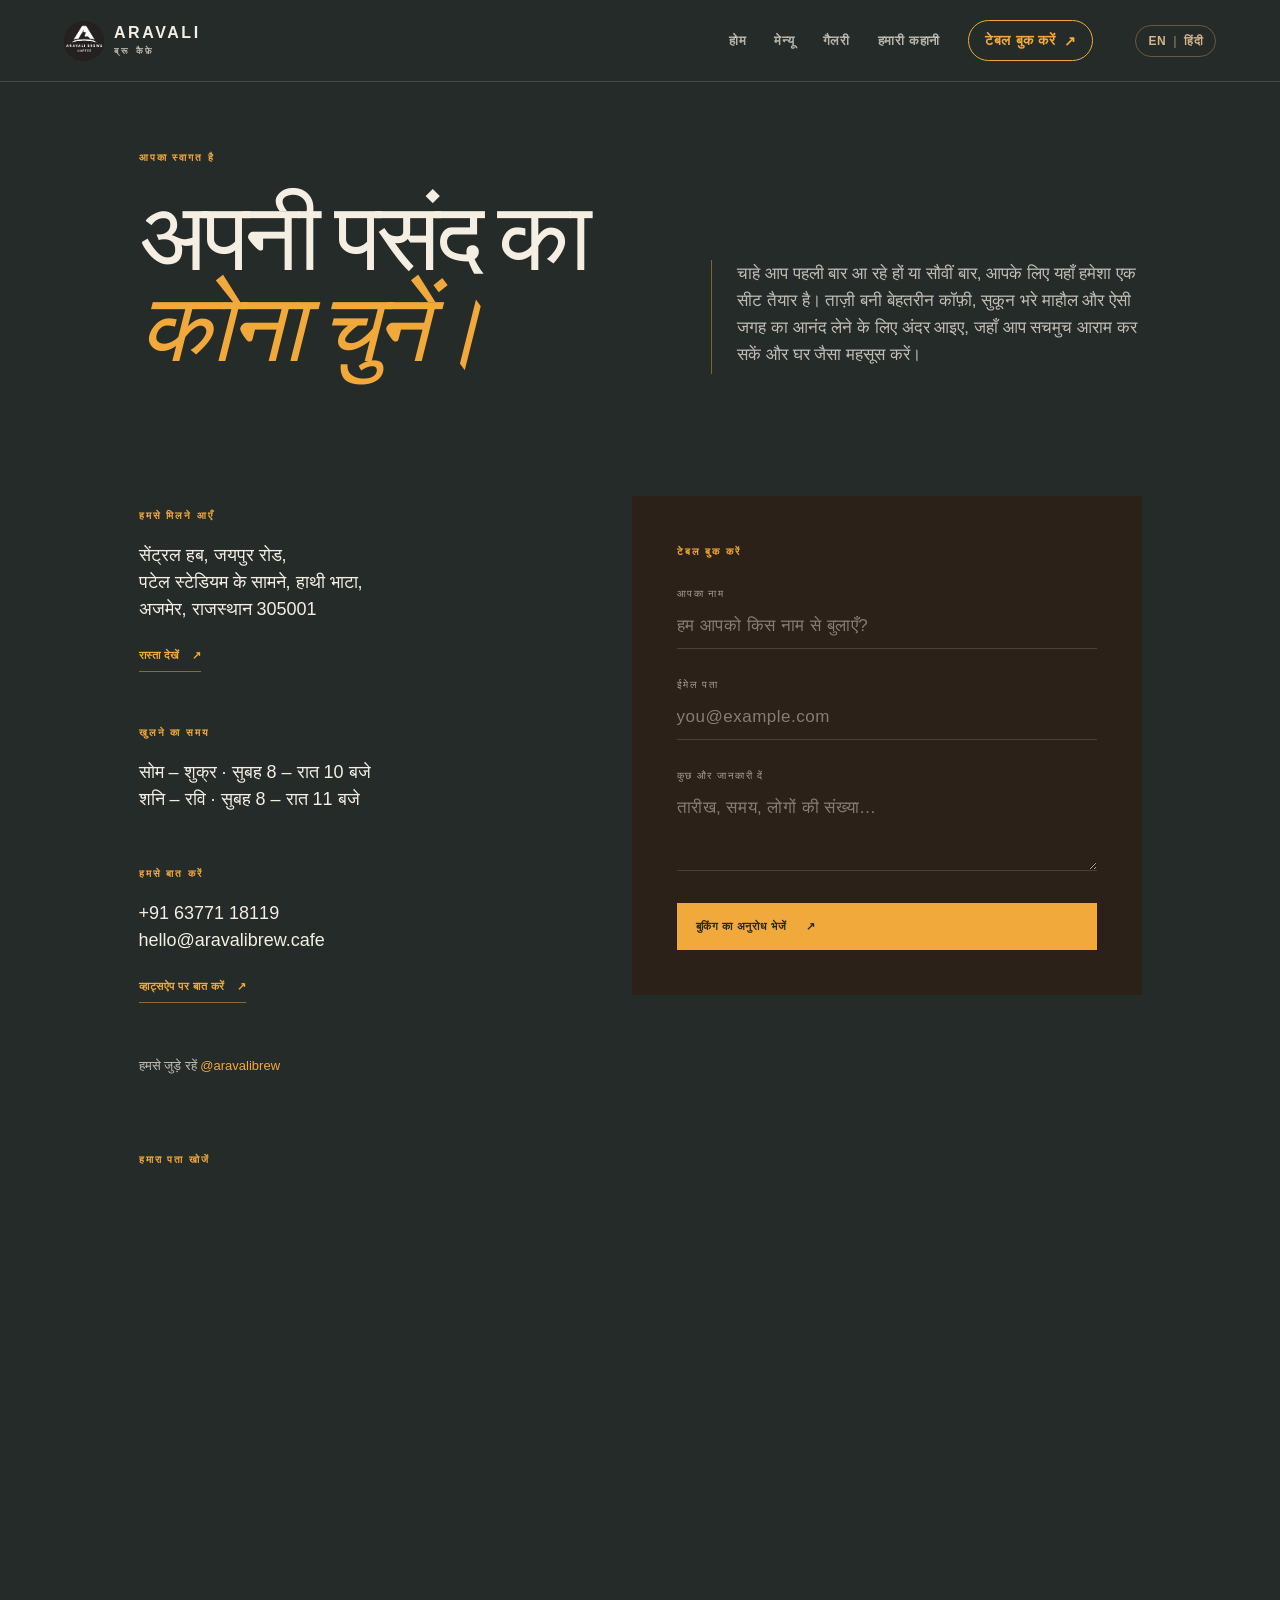
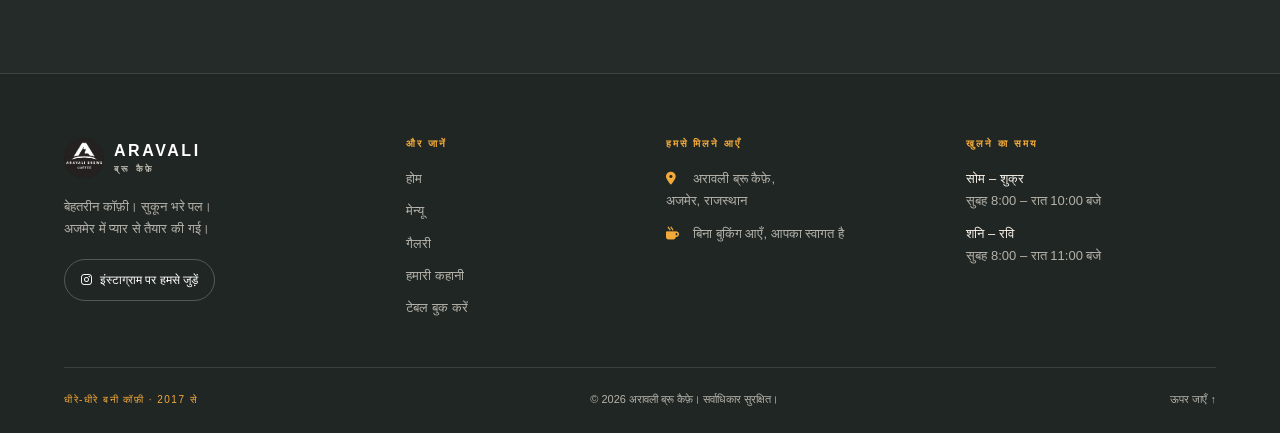
==== contact-hindi.html @ 82799730 "Add files via upload" ====
<!DOCTYPE html>
<html lang="en">
<head>
  <meta charset="UTF-8">
  <meta name="viewport" content="width=device-width, initial-scale=1">
  <title>संपर्क करें | अरावली ब्रू कैफ़े</title>
      <link rel="shortcut icon" href="../images/logo.png" type="image/x-icon">

<link rel="stylesheet" href="https://cdnjs.cloudflare.com/ajax/libs/font-awesome/6.5.1/css/all.min.css">
  <link rel="stylesheet" href="./assets/style.css">
  <!-- <link rel="stylesheet" href="./assets/contact.css"> -->
</head>

<body>

<header class="site-header">
  <a class="brand" href="index-hindi.html">
    <img src="./assets/images/logo.png" alt="अरावली ब्रू कैफ़े का लोगो" class="brand-mark">
    <span>ARAVALI<small>ब्रू कैफ़े</small></span>
  </a>

<!--nav-list-->
  <input type="checkbox" id="nav-list" class="nav-list">
  <label for="nav-list" class="hamburger" aria-label="मेन्यू खोलें">
    <span></span>
    <span></span>
    <span></span>
  </label>

  <nav class="main-nav">
    <a  href="index-hindi.html">होम</a>
    <a  href="menu-hindi.html">मेन्यू</a>
    <a href="gallery-hindi.html">गैलरी</a>
    <a href="our-story-hindi.html">हमारी कहानी</a>
    <a class="nav-cta" href="contact-hindi.html">टेबल बुक करें <span>↗</span></a><!-- language -->
    <a href="contact.html" class="language-toggle" lang="hi">
      <span class="lang-en">EN</span>
      <span class="lang-divider">|</span>
      <span class="lang-hi">हिंदी</span>
    </a>
  </nav>
</header>
  <main>

    <!-- Intro -->
    <section class="contact-intro">
      <p class="eyebrow">आपका स्वागत है</p>
      <h1>अपनी पसंद का<br><em>कोना चुनें।</em></h1>
      <p class="contact-intro-copy">चाहे आप पहली बार आ रहे हों या सौवीं बार, आपके लिए यहाँ हमेशा एक सीट तैयार है। ताज़ी बनी बेहतरीन कॉफ़ी, सुकून भरे माहौल और ऐसी जगह का आनंद लेने के लिए अंदर आइए, जहाँ आप सचमुच आराम कर सकें और घर जैसा महसूस करें।</p>
    </section>

    <!-- Info + form -->
    <section class="contact-grid">

      <div class="info">

        <div class="info-block">
          <p class="eyebrow">हमसे मिलने आएँ</p>  
          <p class="info-text">सेंट्रल हब, जयपुर रोड,<br>पटेल स्टेडियम के सामने, हाथी भाटा,<br>अजमेर, राजस्थान 305001</p>
          <!-- opens Google Maps directions to the cafe -->
          <a class="text-link" href="https://www.google.com/maps/dir/?api=1&amp;destination=Central+Hub,+Jaipur+Rd,+Hathi+Bhata,+Ajmer,+Rajasthan+305001" target="_blank" rel="noreferrer">रास्ता देखें <span>↗</span></a>
        </div>

        <div class="info-block">
          <p class="eyebrow">खुलने का समय</p>
          <p class="info-text">सोम – शुक्र · सुबह 8 – रात 10 बजे<br>शनि – रवि · सुबह 8 – रात 11 बजे</p>
        </div>

        <div class="info-block">
          <p class="eyebrow">हमसे बात करें</p>
          <p class="info-text"><a href="tel:+916377118119">+91 63771 18119</a><br><a href="mailto:hello@aravalibrew.cafe">hello@aravalibrew.cafe</a></p>
          
          <a class="text-link" href="https://wa.me/916377118119?text=Hi%20Aravali%20Brew%2C%20I%27d%20like%20to%20reserve%20a%20table." target="_blank" rel="noreferrer">व्हाट्सऐप पर बात करें <span>↗</span></a>
        </div>

        <a class="social" href="https://instagram.com/aravalibrews/" target="_blank" rel="noreferrer">

          <span>हमसे जुड़े रहें <b>@aravalibrew</b></span>
        </a>

      </div>

      <form class="form-card" action="#" method="post">
        <p class="eyebrow">टेबल बुक करें</p>

        <div class="field">
          <label for="name">आपका नाम</label>
          <input id="name" type="text" name="name" placeholder="हम आपको किस नाम से बुलाएँ?" required>
        </div>

        <div class="field">
          <label for="email">ईमेल पता</label>
          <input id="email" type="email" name="email" placeholder="you@example.com" required>
        </div>

        <div class="field">
          <label for="more">कुछ और जानकारी दें</label>
          <textarea id="more" name="message" rows="3" placeholder="तारीख, समय, लोगों की संख्या…"></textarea>
        </div>

        <button type="submit">बुकिंग का अनुरोध भेजें <span>↗</span></button>
      </form>

    </section>

    <!-- google map -->
    <section class="map-section">
      <p class="eyebrow">हमारा पता खोजें</p>
      <iframe class="map-frame" title="अजमेर में अरावली ब्रू कैफ़े का नक्शा" src="https://maps.google.com/maps?q=Central+Hub,+Jaipur+Rd,+Hathi+Bhata,+Ajmer,+Rajasthan+305001&amp;output=embed" loading="lazy" referrerpolicy="no-referrer-when-downgrade" allowfullscreen></iframe>
    </section>

  </main>

  
  <footer class="site-footer">
    <div class="footer-top">

      <div class="footer-col footer-about">
        <a class="brand" href="index-hindi.html">
          <img src="./assets/images/logo.png" alt="अरावली ब्रू कैफ़े का लोगो" class="brand-mark">
          <span>ARAVALI<small>ब्रू कैफ़े</small></span>
        </a>
        <p>बेहतरीन कॉफ़ी। सुकून भरे पल।<br>अजमेर में प्यार से तैयार की गई।</p>
        <a class="footer-social" href="https://www.instagram.com/aravalibrews/" target="_blank" rel="noreferrer">
          <i class="fab fa-instagram fa-1.5x"></i>इंस्टाग्राम पर हमसे जुड़ें
        </a>
      </div>

      <div class="footer-col">
        <h4>और जानें</h4>
        <div class="footer-links">
          <a href="index-hindi.html">होम</a>
          <a href="menu-hindi.html">मेन्यू</a>
          <a href="gallery-hindi.html">गैलरी</a>
          <a href="our-story-hindi.html">हमारी कहानी</a>
          <a href="contact-hindi.html">टेबल बुक करें</a>
        </div>
      </div>

      <div class="footer-col">
        <h4>हमसे मिलने आएँ</h4>
        <p><i class="fa-solid fa-location-dot"></i> अरावली ब्रू कैफ़े,<br>अजमेर, राजस्थान</p>
        <p><i class="fa-solid fa-mug-hot"></i> बिना बुकिंग आएँ, आपका स्वागत है</p>
      </div>

      <div class="footer-col">
        <h4>खुलने का समय</h4>
        <p><span>सोम – शुक्र</span> सुबह 8:00 – रात 10:00 बजे</p>
        <p><span>शनि – रवि</span> सुबह 8:00 – रात 11:00 बजे</p>
      </div>

    </div>

    <div class="footer-bottom">
      <span class="footer-tag">धीरे-धीरे बनी कॉफ़ी · 2017 से</span>
      <span>© 2026 अरावली ब्रू कैफ़े। सर्वाधिकार सुरक्षित।</span>
      <a href="#top">ऊपर जाएँ ↑</a>
    </div>
  </footer>
</body>
</html>
---- assets/style.css ----
*{
      box-sizing: border-box;
      margin: 0;
    }
    body{
      background: #252B29;
      color: #F4EEE3;
      font-family: "DM Sans" , sans-serif;
    }
    a {
      color: inherit ;
      text-decoration: none;
    }
  /* header */
    .site-header{
      height: clamp(66px, 7vw, 82px);
      display: flex;
      align-items:  center;
      padding: 0 clamp(16px, 5vw, 70px);
      background: #252B29;
      border-bottom:1px solid rgba(244, 238, 227, 0.15);
      position: relative;
      z-index: 100;
    }
    .brand{
      display: flex;
      align-items: center;
      gap: 10px ;
      font: 600  16px "DM Sans", sans-serif;
      letter-spacing:0.16em;
    }
    .brand-mark{
      width: auto;
      height: 40px;
      object-fit: contain;
    }

    .brand small{
      display: block;
      margin-top: 4px;
      color: rgba(244, 238, 227, 0.7);
      font-size: 9px;
      letter-spacing: 0.3em;
    }

    .main-nav{
      display: flex;
      align-items: center;
      gap: clamp(14px, 2.2vw, 29px);
      margin-left: auto ;
      font: 700 13px "DM Sans", sans-serif;
      letter-spacing: 0.05em;
      color: rgba(244, 238, 227, 0.7);
    }
    .main-nav a{
      transition: color 0.25s ;
    }

    .main-nav a:hover,
    .main-nav a.active{
      color: #F7F2E8;
    }

    .nav-cta{
      font-size: 14px;
      display: flex;
      align-items:center;
      gap: 8px;
      padding: 11px 16px;
      border: 1px solid #F2A93B;
      border-radius: 100px;
      color: #F2A93B;
      transition: background 0.3s;
    }

    .nav-cta:hover{
      background: #F2A93B;
      color: #252B29 ;
    }
    
/* Language Toggle */
.language-toggle {
  display: inline-flex;
  align-items: center;
  justify-content: center;
  gap: 7px;
  margin-left: 14px;
  padding: 8px 12px;
  border: 1px solid rgba(183, 145, 94, 0.45);
  border-radius: 30px;
  color: #d5b58c;
  text-decoration: none;
  font-size: 12px;
  letter-spacing: 0.5px;
  white-space: nowrap;
  transition: all 0.3s ease;
}

.language-toggle:hover {
  background: rgba(183, 145, 94, 0.12);
  border-color: #c6a16d;
  color: #f0d6ad;
  transform: translateY(-1px);
}

.language-toggle .lang-divider {
  color: rgba(213, 181, 140, 0.45);
}

.language-toggle .lang-en,
.language-toggle .lang-hi {
  transition: color 0.3s ease;
}


  /* hero */
.hero {
  position: relative;
  min-height: clamp(520px, 75vh, 720px);
  display: flex;
  align-items: center;
  padding: clamp(90px, 8vw, 120px) clamp(22px, 8vw, 110px);
}

.hero-image {
  position: absolute;
  inset: 0;
  background-image: url("./images/story.jpg");
  background-size: cover;
  background-position: center 60%;
  animation: heroIn 1.4s ease both;
}

.hero-overlay {
  position: absolute;
  inset: 0;
  background: 
    linear-gradient(90deg, rgba(37, 43, 41, 0.87), rgba(37, 43, 41, 0.18) 75%),
    linear-gradient(0deg, rgba(37, 43, 41, 0.7), transparent 55%);
}

.hero-content {
  position: relative;
  max-width: 680px;
  animation: rise 0.8s 0.2s ease both;
}

.eyebrow {
  color: #F2A93B;
  font: 600 10px "DM Sans", sans-serif;
  letter-spacing: 0.2em;
  text-transform: uppercase;
}

.hero h1 {
  margin: clamp(10px, 1.5vw, 18px) 0;
  font: 500 clamp(38px, 6vw, 72px) / 0.95 "Playfair Display", serif;
  letter-spacing: -0.04em;
}

.hero h1 em {
  color: #F2A93B;
  font-family: "Cormorant Garamond", "Playfair Display", serif;
  font-weight: 500;
}

.hero-copy {
  max-width: min(335px, 100%);
  margin: clamp(10px, 1.5vw, 20px) 0 clamp(20px, 2.5vw, 28px);
  color: rgba(244, 238, 227, 0.85);
  font: 15px / 1.65 "DM Sans", sans-serif;
}

.button {
  display: inline-flex;
  align-items: center;
  gap: 20px;
  padding: 15px 19px;
  background: #bd8516;
  color: #ffffff;
  font: 600 11px "DM Sans", sans-serif;
  letter-spacing: 0.06em;
  transition: transform 0.25s;
}

.button:hover {
  transform: translateY(-3px);
}

.hero-note {
  position: absolute;
  right: 5vw;
  bottom: 5vw;
  display: flex;
  align-items: center;
  gap: 14px;
  color: rgba(244, 238, 227, 0.7);
  font: 10px "DM Sans", sans-serif;
}

.hero-note p {
  position: absolute;
  right: 0;
  top: 22px;
  width: 100px;
  text-align: right;
  font-size: 8px;
  letter-spacing: 0.15em;
  text-transform: uppercase;
}
 /* welcome */

    .welcome{
      padding: clamp(36px, 4.5vw, 60px) clamp(22px, 10vw, 150px);
      background: #F4EEE3;
    }

    .welcome .eyebrow {
      color: #B8692F;
    }
    .welcome-grid {
      display: grid;
      grid-template-columns: repeat(auto-fit, minmax(min(100%, 320px), 1fr));
      gap: clamp(24px, 6vw, 110px);
      align-items:  end;
      margin-top: clamp(16px, 2.2vw, 28px) ;
    }

    .welcome h2{
      color: #252B29;
      font: 500 clamp(32px, 4vw, 58px) / 0.92 "Playfair Display", serif;
      letter-spacing: -0.045em;
      line-height: 120%;  
    }
    .welcome h2 em {
      color: #B8692F;
      font-family: "Cormorant Garamond", "Playfair Display", serif;
    }
    .large-copy {
      max-width: 100%;
      margin-bottom: clamp(14px, 1.8vw, 22px);
      color: rgba(37, 43, 41, 0.75);
      font: clamp(14px, 1.2vw, 15px) / 1.6 "DM Sans", sans-serif;
    }

    .text-link{
      display: inline-flex;
      align-items: center ;
      gap: 12px;
      padding-bottom: 9px;
      border-bottom: 1px solid rgba(184, 105, 47, 0.5);
      color: #B8692F;
      font: 600 11px "DM Sans", sans-serif;
      letter-spacing: 0.05em ;
      transition: gap 0.3s ;
    }

    .text-link:hover{
      gap: 20px ;
    }  
    /* features */

    .feature-strip{
      display: grid ;
      grid-template-columns: repeat(auto-fit, minmax(min(100%, 380px), 1fr));
    }
    .feature-photo {
      min-height: 320px;
      overflow: hidden;
    }
    .feature-image{
      width: 100%;
      height:100%;
      background-image: url("./images/home2.jpg");
      background-size: cover;
      background-position: center;
      transition: transform 1.2s ease;
    }
    .feature-photo:hover .feature-image {
      transform: scale(1.06);
    }

    .feature-copy{
      padding: clamp(48px, 8vw, 110px) clamp(22px, 7vw, 110px);
      background: #334b57;
    }

    .feature-copy .eyebrow{
      color: #F7F2E8;
    }
    .feature-copy h2 {
      margin:clamp(14px, 2vw, 25px) 0;
      font: 500 clamp(38px, 5.2vw, 78px) / 0.92 "Playfair Display", serif;
      letter-spacing: -0.045em;
    }

    .feature-copy h2 em{
      color: #F2A93B;
      font-family: "Cormorant Garamond", "Playfair Display", serif;
    }
    .feature-copy p:not(.eyebrow) {
      max-width: min(300px, 100%);
      margin: clamp(18px, 2.5vw, 30px) 0;
      color: #F7F2E8;
      font: clamp(14px, 1.3vw, 15px) / 1.7 "DM Sans", sans-serif;
    }
    .light-link {
      color: #F7F2E8;
      border-color: rgba(247, 242, 232, 0.5);
    }
    /* ------ quote ---------- */
    .quote-section {
      padding: clamp(64px, 8vw, 120px) clamp(22px, 10vw, 150px);
      text-align: center;
    }

    .quote-mark {
      margin-bottom: clamp(16px, 2.5vw, 32px);
      color: #F2A93B;
      font: clamp(64px, 8vw, 100px) / 0.4 "Cormorant Garamond", "Playfair Display", serif;
    }

    .quote-section blockquote {
      margin: 0 auto 35px;
      font: italic 500 clamp(30px, 4.8vw, 72px) / 0.95 "Playfair Display", serif;
    }

    /* ------- footer ------- */

    .site-footer {
      padding: clamp(40px, 5vw, 70px) clamp(20px, 5vw, 70px) 24px ;
      border-top: 1px solid rgba(244, 238, 227, 0.15);
      background: #202624;
      color: rgba(244, 238, 227, 0.7);
      font: 13px / 1.7 "DM Sans", sans-serif;
    }
    .footer-top {
      display: grid;
      grid-template-columns: 1.4fr 1fr 1.2fr 1.2fr;
      gap: clamp(28px, 4vw, 60px);
      padding-bottom: clamp(28px, 4vw, 48px);
      border-bottom: 1px solid rgba(244, 238, 227, 0.12);
    }

    .footer-col h4 {
      margin-bottom: 18px;
      color: #F2A93B;
      font: 600 10px "DM Sans", sans-serif;
      letter-spacing: 0.2em;
      text-transform: uppercase;
    }

    .footer-col p {
      margin-bottom: 10px;
    }
    .footer-col p i {
      width: 18px;
      margin-right: 6px;
      color: #F2A93B;
    }

    .footer-col p span {
      display: block;
      color: #F7F2E8;
      font-weight: 500;
    }
    .footer-about .brand {
      margin-bottom: 18px;
    }

    .footer-social {
      display: inline-flex;
      align-items: center;
      gap: 8px;
      margin-top: 8px;
      padding: 10px 16px;
      border: 1px solid rgba(244, 238, 227, 0.25);
      border-radius: 100px;
      color: #F7F2E8;
      font-size: 12px;
      transition: border-color 0.3s, background 0.3s;
    }

    .footer-social:hover {
      border-color: #F2A93B;
      background: rgba(242, 169, 59, 0.1);
    }
    .site-footer a {
      color: white;
    }

    .footer-links {
      display: flex;
      flex-direction: column;
      gap: 10px;
      padding: 0;
    }

    .footer-links a {
      color: rgba(244, 238, 227, 0.7);
      transition: color 0.25s, transform 0.25s;
    }

    .footer-links a:hover{
      color: #F2A93B;
      transform: translateX(4px) ;
    }

    .footer-bottom {
      display: flex;
      flex-wrap: wrap;
      align-items: center;
      justify-content: space-between;
      gap: 12px;
      padding-top: 22px;
      font-size: 11px;
    }
    .footer-tag{
      color: #F2A93B;
      letter-spacing: 0.15em;
      text-transform: uppercase;
      font-size: 10px;
    }
    .footer-bottom a {
      color: rgba(244, 238, 227, 0.7);
      transition: color 0.25s;
    }
    .footer-bottom a:hover {
      color: #F2A93B;
    }

    @media (max-width: 900px) {
      .footer-top {
        grid-template-columns: 1fr 1fr;
      }
    }

    @media (max-width: 520px) {
      .footer-top {
        grid-template-columns: 1fr;
      }
      .footer-bottom {
        flex-direction: column;
        align-items: flex-start;
      }
    }  /* animations */
    @keyframes heroIn{
      from {
        transform: scale(1.08);
        opacity: 0.4;
      }
      to {
        transform: scale(1);
        opacity: 1;
      }
    }
    @keyframes rise{
      from {
        transform: translateY(25px);
        opacity: 0;
      }
      to {
        transform: none;
        opacity: 1;
      }
    }
    @keyframes grow{
      from {
        transform: scaleX(0);
      }
      to {
        transform: scaleX(1);
      }
    }

    @keyframes spin{
      to {
        transform: rotate(360deg);
      }
    }

    @keyframes reveal {
      from {
        transform: translateY(40px);
        opacity: 0;
      }
    }

/* --------- Hamburger------- */
.nav-list,
.hamburger {
  display: none;
}
/* ------ mobile ------- */
@media (max-width: 768px) {
    .language-toggle {
        margin-left: 6px;
        padding: 7px 9px;
        font-size: 11px;
        gap: 5px;
      }
    

  .hamburger {
    display: flex;
    flex-direction: column;
    justify-content: center;
    align-items: center;
    gap: 5px;
    flex-shrink: 0;
    width: 40px;
    height: 40px;
    margin-left: auto;
    cursor: pointer;
  }
  .hamburger span {
    display: block;
    width: 24px;
    height: 2px;
    background: #F4EEE3;
    transition: transform 0.3s ease, opacity 0.3s ease;
  }
  .nav-list:checked + .hamburger span:nth-child(1) {
    transform: translateY(7px) rotate(45deg);
  }
  .nav-list:checked + .hamburger span:nth-child(2) {
    opacity: 0;
  }
  .nav-list:checked + .hamburger span:nth-child(3) {
    transform: translateY(-7px) rotate(-45deg);
  }

  /* dropdown, closed by default */
  .main-nav {
    position: absolute;
    top: 100%;
    left: 0;
    right: 0;
    flex-direction: column;
    align-items: flex-start;
    gap: 0;
    margin-left: 0;
    max-height: 0;
    overflow: hidden;
    background: #252B29;
    font-size: 14px;
    transition: max-height 0.4s ease;
  }

  /* dropdown open */
  .nav-list:checked ~ .main-nav {
    max-height: 420px;
    border-bottom: 1px solid rgba(244, 238, 227, 0.15);
  }

  .main-nav a:not(.nav-cta) {
    width: 100%;
    padding: 16px clamp(16px, 5vw, 70px);
    border-top: 1px solid rgba(244, 238, 227, 0.08);
  }

  .nav-cta {
    margin: 16px clamp(16px, 5vw, 70px) 20px;
  }

  .page-indicator {
    display: none;
  }
}

@media (max-width: 360px) {
  .site-footer {
    flex-direction: column;
    align-items: flex-start;
  }
}


/* ------- Menu ----------- */
/* introo */

.page-intro {
  display: grid;
  grid-template-columns: minmax(0, 1.15fr) minmax(0, 1fr);
  column-gap: clamp(30px, 6vw, 90px);
  align-items: end;
  padding: clamp(36px, 5vw, 70px) clamp(22px, 10vw, 150px) clamp(72px, 9vw, 120px);
}

.page-intro .eyebrow {
  grid-column: 1 / -1;
  animation: rise 0.8s 0.1s ease both;
}

.page-intro h1 {
  grid-column: 1;
  max-width: 900px;
  margin: clamp(16px, 2.5vw, 25px) 0;
  font: 500 clamp(44px, 7.5vw, 108px) / 0.9 "Playfair Display", serif;
  letter-spacing: -0.05em;
  animation: rise 0.8s 0.25s ease both;
}
.page-intro h1 em {
  color: #F2A93B;
  font-family: "Cormorant Garamond", "Playfair Display", serif;
  font-weight: 500;
}

.intro-copy {
  grid-column: 2;
  width: 100%;
  max-width: 460px;
  margin-bottom: clamp(16px, 2.5vw, 25px);
  padding-bottom: 6px;
  padding-left: clamp(16px, 2vw, 28px);
  border-left: 1px solid rgba(242, 169, 59, 0.45);
  color: rgba(244, 238, 227, 0.75);
  font: clamp(15px, 1.4vw, 17px) / 1.7 "DM Sans", sans-serif;
  animation: rise 0.8s 0.4s ease both;
}

/* tablets and phones: stack again */
@media (max-width: 768px) {
  .page-intro {
    grid-template-columns: minmax(0, 1fr);
  }
  .page-intro h1,
  .intro-copy {
    grid-column: 1;
  }
  .intro-copy {
    max-width: 620px;
    margin-bottom: 0;
    padding-left: 0;
    border-left: 0;
  }
}
/* -------- menu section ------ */

.menu-section {
  padding: clamp(36px, 4vw, 56px) clamp(22px, 10vw, 150px) clamp(60px, 8vw, 110px);
  background: #F4EEE3;
  color: #252B29;
  display: flex;
  flex-direction: column;
}

/* ------- tabs ---------- */

html {
  scroll-behavior: smooth;
}

.tabs {
  order: -1;
  display: flex;
  flex-wrap: wrap;
  gap: clamp(18px, 3vw, 34px);
  border-bottom: 1px solid rgba(37, 43, 41, 0.15);
}

.tabs a{
  position: relative;
  padding-bottom: 18px;
  color: rgba(37, 43, 41, 0.6);
  font: 600 12px "DM Sans", sans-serif;
  letter-spacing: 0.03em;
  transition: color 0.3s;
}
.tabs a::after{
  content: "";
  position: absolute;
  left: 0;
  bottom: -1px;
  width: 100%;
  height: 2px;
  background: #B8692F;
  transform: scaleX(0);
  transform-origin: left;
  transition: transform 0.4s ease;
}
.tabs a:hover {
  color: #252B29;
}

.tabs a:first-child {
  color: #B8692F;
}


.tabs a:first-child::after {
  transform: scaleX(1);
}

#kitchen:target ~ .tabs a:first-child,
#sweet:target ~ .tabs a:first-child {
  color: rgba(37, 43, 41, 0.6);
}

#kitchen:target ~ .tabs a:first-child::after,
#sweet:target ~ .tabs a:first-child::after {
  transform: scaleX(0);
}



/* the tab of the opened panel is selected */
#kitchen:target ~ .tabs a[href="#kitchen"],
#sweet:target ~ .tabs a[href="#sweet"] {
  color: #B8692F;
}

#kitchen:target ~ .tabs a[href="#kitchen"]::after,
#sweet:target ~ .tabs a[href="#sweet"]::after {
  transform: scaleX(1);
}


.panel {
  display: none;
  flex-wrap:wrap;
  align-items: flex-start;
  gap: clamp(32px, 6vw, 90px);
  margin-top: clamp(24px, 4vw, 50px);
  scroll-margin-top: 220px;
}

#coffee {
  display: flex;
}

#kitchen:target,
#sweet:target {
  display: flex;
}
#kitchen:target ~ #coffee,
#sweet:target ~ #coffee {
  display: none;
}

/* ------- hidden radio buttons -------- */
.panel input{
  display: none;
}

/* ----- menu list ---------- */

.menu-list {
  flex: 3 1 380px;
  list-style: none;
  padding: 0;
}
.menu-item{
  display: grid;
  grid-template-columns: clamp(32px, 5vw, 55px) 1fr auto;
  gap: 10px;
  padding: clamp(18px, 2.4vw, 26px) 0;
  border-bottom: 1px solid rgba(37, 43, 41, 0.15);
  cursor: pointer;
  animation: fade 0.6s ease both;
  transition: padding 0.35s ease, background 0.35s ease;
}

li:nth-child(2) .menu-item {
  animation-delay: 0.1s;
}

li:nth-child(3) .menu-item {
  animation-delay: 0.2s;
}
li:nth-child(4) .menu-item {
  animation-delay: 0.3s;
}
.menu-item:hover,
.pick-1:checked ~ .menu-list .item-1,
.pick-2:checked ~ .menu-list .item-2,
.pick-3:checked ~ .menu-list .item-3,
.pick-4:checked ~ .menu-list .item-4 {
  padding-left: 16px;
  background: linear-gradient(90deg, rgba(242, 169, 59, 0.18), transparent);
}

.menu-number{
  padding-top: 4px;
  color: #B8692F;
  font: 11px "DM Sans", sans-serif;
}

.menu-name{
  display: block;
  margin-bottom: 7px;
  font: 500 clamp(20px, 2vw, 24px) "Playfair Display", serif;
}
.menu-desc{
  display: block;
  color: rgba(37, 43, 41, 0.7);
  font: 13px "DM Sans", sans-serif;
}
.menu-price {
  padding-top: 4px;
  color: #B8692F;
  font: 500 18px "Cormorant Garamond", serif;
  white-space: nowrap;
}

/* ----- Photo + caption --------- */

.menu-aside {
  flex: 2 1 180px;
  max-width: 420px;
}
.menu-photo {
  position: relative;
  width: 100%;
  aspect-ratio: 1 / 1.18;
  background: #3E8A8C;
  overflow: hidden;
}

/* every photo is hidden, stacked in the same spot */
.menu-photo img {
  display: none;
  position: absolute;
  inset: 0;
  width: 100%;
  height: 100%;
  object-fit: cover;
}

/* show only the photo whose number matches the picked radio */
.pick-1:checked ~ .menu-aside .photo-1,
.pick-2:checked ~ .menu-aside .photo-2,
.pick-3:checked ~ .menu-aside .photo-3,
.pick-4:checked ~ .menu-aside .photo-4 {
  display: block;
  animation: wipe 1s ease both;
}

.menu-aside figcaption {
  max-width: 270px;
  margin-top: 16px;
  color: #B8692F;
  font: italic 18px / 1.35 "Cormorant Garamond", serif;
  animation: fade 0.8s 0.5s ease both;
}

/* ------- animations ---------- */

@keyframes fade {
  from {
    transform: translateY(14px);
    opacity: 0;
  }
}

@keyframes wipe {
  from {
    clip-path: inset(0 0 100% 0);
    opacity: 0.4;
  }
  to {
    clip-path: inset(0 0 0 0);
    opacity: 1;
  }
}
@media (max-width: 360px) {

  .page-intro h1 {
    font-size: 44px;
  }
  .tabs {
    gap: 16px;
  }
  .tabs a {
    font-size: 11px;
  }

  .panel {
    gap: 28px;
    scroll-margin-top: 120px;
  }
  .menu-list {
    flex: 1 1 100%;
    min-width: 0;
  }

  .menu-item {
    grid-template-columns: 26px 1fr auto;
    gap: 8px;
  }
  .menu-item h3 {
    font-size: 18px;
  }
  .menu-item p {
    font-size: 12px;
  }
  .menu-price {
    font-size: 16px;
  }

  .menu-aside {
    flex: 1 1 100%;
    max-width: 100%;
  }
}/* -------- print-friendly menu -------- */
@media print {
  @page { margin: 14mm; }

  * {
    animation: none;
    transition: none;
    -webkit-print-color-adjust: exact;
    print-color-adjust: exact;
  }

  body,
  .page-intro,
  .menu-section {
    background: #fff;
    color: #000;
  }

  .page-intro {
    display: block;
    padding: 0 0 16px;
  }
  .page-intro h1 { 
    font-size: 40px;
     margin: 8px 0; 
    }
  .intro-copy {
    max-width: none;
    padding-left: 12px;
    color: #333;
  }

  .menu-section { 
    padding: 0; 
  }

  /* hide interactive and decorative parts */
  .tabs,
  .menu-aside,
  nav,
  header,
  footer { 
    display: none; 
  }

  .panel,
  #coffee,
  #kitchen,
  #sweet,
  #kitchen:target ~ #coffee,
  #sweet:target ~ #coffee {
    display: block;
    margin-top: 20px;
  }

  .menu-item,
  .menu-item:hover,
  .pick-1:checked ~ .menu-list .item-1,
  .pick-2:checked ~ .menu-list .item-2,
  .pick-3:checked ~ .menu-list .item-3,
  .pick-4:checked ~ .menu-list .item-4 {
    padding: 10px 0;
    background: none;
    break-inside: avoid;
    cursor: auto;
  }
  .menu-item p { 
    color: #333; 
  }

  a { 
    color: inherit; 
    text-decoration: none; 
  }
}


/* -------- Gallery ---------- */
  /* ---- shared container ---------- */
  .hero-g,
  .gallery {
    width: min(1100px, 90%);
    margin-left: auto;
    margin-right: auto;
  }

  /* ----- hero -------- */
    .hero-g {
  display: grid;
  grid-template-columns: 1.15fr 1fr;
  column-gap: clamp(30px, 6vw, 90px);
  align-items: end;
  min-height: 0;
  padding: clamp(70px, 5vw, 65px) 0 clamp(64px, 10vw, 140px);
}
  .label{
    grid-column: 1 / -1;
    margin-bottom: clamp(18px, 2.5vw, 28px);
    color: #c9a24b;
    font-size: 10px;
    letter-spacing: 0.2em;
    font-weight: bold;
    text-transform: uppercase;
      animation: rise 0.8s 0.1s ease both;

  }
  .hero-g h1{
    grid-column: 1;
    margin: 0;
    font-family: "Playfair Display", Georgia, serif;
    font-size: clamp(44px, 8vw, 96px);
    font-weight: 500;
    line-height: 0.8;
    letter-spacing: -0.05em;
    color: #f5efe6;
      animation: rise 0.8s 0.1s ease both;

  }

  .hero-g h1 em {
    display: block;
    color: #c9a24b;
    font-family: "Cormorant Garamond", "Playfair Display", serif;
    font-style: italic;
  }
  .intro{
    grid-column: 2;
    width: 100%;
    max-width: 460px;
    margin: 0;
    padding-bottom: 6px;
    padding-left: clamp(16px, 2vw, 28px);
    border-left: 1px solid rgba(201, 162, 75, 0.45);
    font-size: clamp(15px, 1.4vw, 17px);
    line-height: 1.6;
      animation: rise 0.8s 0.1s ease both;

    color: #b9ab98;
  }
/* ---------- Hindi gallery hero ---------- */
.hero-hi {
  width: min(1100px, 90%);
  margin: 0 auto;
  padding: clamp(50px, 6vw, 80px) 0 clamp(50px, 8vw, 100px);
  display: grid;
  grid-template-columns: 1.15fr 1fr;
  column-gap: clamp(30px, 6vw, 90px);
  align-items: end;
}

.label-hi {
  grid-column: 1 / -1;
  margin-bottom: 24px;
  color: #c9a24b;
  font: 600 13px "DM Sans", sans-serif;
  letter-spacing: 0.05em;
  animation: rise 0.8s 0.1s ease both;
}

.hero-hi h1 {
  grid-column: 1;
  font: 500 clamp(40px, 6.5vw, 76px) / 1.3 "Playfair Display", serif;
  letter-spacing: 0;
  color: #f5efe6;
  animation: rise 0.8s 0.25s ease both;
}

.hero-hi h1 em {
  display: block;
  font-style: normal;
  color: #c9a24b;
}

.intro-hi {
  grid-column: 2;
  max-width: 460px;
  padding-left: clamp(16px, 2vw, 28px);
  border-left: 1px solid rgba(201, 162, 75, 0.45);
  font: clamp(15px, 1.4vw, 17px) / 1.8 "DM Sans", sans-serif;
  color: #b9ab98;
  animation: rise 0.8s 0.4s ease both;
}

@media (max-width: 768px) {
  .hero-hi { grid-template-columns: 1fr; }
  .hero-hi h1, .intro-hi { grid-column: 1; }
  .intro-hi { max-width: 100%; margin-top: 24px; padding-left: 0; border-left: 0; }
}
  /* tablets and phones: stack again */
  @media (max-width: 768px) {
    .hero-g {
      grid-template-columns: 1fr;
    }
    .hero-g h1,
    .intro {
      grid-column: 1;
    }
    .intro {
      max-width: 100%;
      margin-top: clamp(20px, 3vw, 30px);
      padding-left: 0;
      border-left: 0;
    }
  }/* -------- gallery--------- */
  .gallery {
    margin-bottom: clamp(50px, 7vw, 90px);
    display: grid;
    grid-template-columns: 1.05fr 0.75fr 1fr;
    grid-auto-rows: clamp(180px, 20vw, 240px);
    gap: clamp(10px, 1.5vw, 15px);
  }
  .card {
    position: relative;
    display: flex;
    align-items: flex-end;
    overflow: hidden;
    background-color: #3b2a22;
    background-size: cover;
    background-position: center;
  }

  .card::after{
    content: "";
    position: absolute;
    left: 0;
    right: 0;
    bottom: 0;
    height: 110px;
    background: linear-gradient(transparent, rgba(0, 0, 0, 0.65));
  }

  .caption {
    position: relative;
    z-index: 1;
    padding: 0 18px 18px;
    font-size: 12px;
    font-weight: 500;
    color: #ffffff;
    transition: color 0.3s;
  }

  /* sizes */
  .tall{
    grid-row: span 2; 
    }
    .wide{ 
    grid-column: span 2; 
  }
    .wide2 {
      grid-column: span 2; 
    }

  .c1 {
    background-color: #cfc3b5;
    background-image: url("images/gallery/gallery9.jpg");
  }
  .c2 {
    background-color: #6b3b2f;
    background-image: url("images/gallery/gallery2.jpg");
  }
  .c3 {
    background-color: #b98a5a;
    background-image: url("images/gallery/gallery3.jpg");
  }
  .c4 {
    background-color: #7d8a8f;
    background-image: url("images/gallery/gallery5.jpg");
  }
  .c5 {
    background-color: #4a3a35;
    background-image: url("images/gallery/gallery7.jpg");
  }
  .c6 {
    background-color: #6a4a35;
    background-image: url("images/gallery/gallery6.jpg");
  }
  .c7 {
    background-color: #b98a5a;
    background-image: url("images/gallery/gallery1.jpg");
  }
  .c8 {
    background-color: #b98a5a;
    background-image: url("images/gallery/gallery4.jpeg");
  }
  .c9 {
    background-color: #b98a5a;
    background-image: url("images/gallery/gallery8.jpeg");
  }
  .card:hover {
    transform: scale(1.02);
    transition: transform 0.3s;
  }

  .card:hover .caption {
    color: #c9a24b;
    transform: scale(1.05);
  }

  /* --------phones (360px) ---------- */
  @media (max-width: 360px) {
    .hero-g h1 {
      font-size: 44px;
    }

    .gallery {
      grid-auto-rows: 200px;
    }
  }


/* --------- Our Story ------------ */
/* ----- shared container ---------- */
.story-intro,
.story,
.values {
  width: min(1100px, 90%);
  margin-left: auto;
  margin-right: auto;
}

/* ----- intro ---------- */
.story-intro{
  display: grid;
  grid-template-columns: 1.15fr 1fr;
  column-gap: clamp(30px, 6vw, 90px);
  align-items: end;
  padding: clamp(32px, 5vw, 70px) 0 clamp(64px, 10vw, 140px);
}
.story-intro .eyebrow {
  grid-column: 1 / -1;
  margin-bottom: 20px;
  animation: rise 0.8s 0.1s ease both;
}

.story-intro h1 {
  grid-column: 1;
  font-family: "Playfair Display", Georgia, serif;
  font-size: clamp(42px, 8vw, 96px);
  font-weight: 500;
  line-height: 0.9;
  letter-spacing: -0.05em;
  color: #F4EEE3;
  animation: rise 0.8s 0.25s ease both;
}
.story-intro h1 em {
  color: #F2A93B;
  font-family: "Cormorant Garamond", "Playfair Display", serif;
  font-style: italic;
}

.story-intro-copy{
  grid-column: 2;
  width: 100%;
  max-width: 440px;
  margin: 0;
  padding-bottom: 6px;
  padding-left: clamp(16px, 2vw, 28px);
  border-left: 1px solid rgba(242, 169, 59, 0.45);
  font-size: clamp(15px, 1.4vw, 17px);
  line-height: 1.6;
  color: rgba(244, 238, 227, 0.75);
  animation: rise 0.8s 0.4s ease both;
}

/* tablets and phones: stack again */
@media (max-width: 768px) {
  .story-intro {
    grid-template-columns: 1fr;
  }
  .story-intro h1,
  .story-intro-copy {
    grid-column: 1;
  }
  .story-intro-copy {
    max-width: 100%;
    margin-top: clamp(20px, 3vw, 30px);
    padding-left: 0;
    border-left: 0;
  }
}
/* -----photo + story -------- */
.story {
  display: grid;
  grid-template-columns: 1fr 1fr;
  gap: clamp(32px, 9vw, 127px);
  align-items: start;
}

.story-photo {
  height: clamp(300px, 40vw, 520px);
  overflow: hidden;
  background-color: #2B2118;
}
.story-photo img {
  display: block;
  width: 100%;
  height: 100%;
  object-fit: cover;
  transition: transform 1s ease;
}

.story-photo:hover img {
  transform: scale(1.05);
}

.story-text {
  padding-top: clamp(0px, 2vw, 30px);
}


.story-text .year {
  margin-bottom: clamp(20px, 3vw, 35px);
  font-family: "Cormorant Garamond", "Playfair Display", serif;
  font-size: clamp(56px, 6vw, 72px);
  font-style: italic;
  line-height: 1;
  color: #F2A93B;
}

.story-text p {
  margin-bottom: 25px;
  font-size: clamp(15px, 1.4vw, 17px);
  line-height: 1.6;
  color: rgba(244, 238, 227, 0.75);
}

.story-text .text-link {
  margin-top: 10px;
  color: #F2A93B;
    font-size: clamp(5px, 1.4vw, 14px);
  border-color: rgba(242, 169, 59, 0.5);
}

/* ------- values ---------- */
.values {
  margin-top: clamp(80px, 12vw, 180px);
  padding-bottom: clamp(60px, 8vw, 110px);
  display: grid;
  grid-template-columns: repeat(3, 1fr);
  gap: clamp(20px, 2.5vw, 25px);

}
.values-heading {
  grid-column: 1 / -1;
  margin-bottom: clamp(10px, 2vw, 24px);
  font-family: "Playfair Display", Georgia, serif;
  font-size: clamp(32px, 4.5vw, 56px);
  font-weight: 500;
  line-height: 1;
  letter-spacing: -0.04em;
  color: #F4EEE3;
}

.values-heading em {
  color: #F2A93B;
  font-family: "Cormorant Garamond", "Playfair Display", serif;
  font-style: italic;
}
.value{
  padding-top: 28px;
  border-top: 1px solid rgba(244, 238, 227, 0.15);
  transition: border-color 0.4s;
}
.value:hover {
  border-top-color: #F2A93B;
}
.value-number {
  font-size: 11px;
  color: #F2A93B;
}
.value h3 {
  margin: 28px 0 10px;
  font-family: "Playfair Display", Georgia, serif;
  font-size: clamp(24px, 2.2vw, 28px);
  font-weight: 500;
  letter-spacing: -0.02em;
}

.value p {
  max-width: 240px;
  font-size: 14px;
  line-height: 1.5;
  color: rgba(244, 238, 227, 0.7);
}

/* ---------- Mobile: values stack ---------- */
@media (max-width: 700px) {
  .values {
    grid-template-columns: 1fr;
    gap: 36px;
  }

  .value p {
    max-width: 100%;
  }
}

/* ---------phones (360px) ---------- */
@media (max-width: 360px) {
  .story-intro h1 {
    font-size: 42px;
  }

  .story-photo {
    height: 260px;
  }

  .value h3 {
    font-size: 24px;
  }
}


/* -------- Contact --------- */
/* ------- intro -------- */
.contact-intro {
  width: 1003px;
  max-width: 90%;
  margin: 0 auto;
  padding: clamp(36px, 5.5vw, 70px) 0 clamp(69px, 9.5vw, 140px);
  display: grid;
  grid-template-columns: minmax(0, 1.15fr) minmax(0, 1fr);
  column-gap: clamp(30px, 6vw, 90px);
  align-items: end;
}
.contact-intro .eyebrow{
  grid-column: 1 / -1;
  margin-bottom: 28px;
  animation: rise 0.8s 0.1s ease both;
}
.contact-intro h1{
  grid-column: 1;
  font-family: "Playfair Display", Georgia, serif;
  font-size: clamp(42px, 7.5vw, 96px);
  font-weight: 500;
  line-height: 0.95;
  letter-spacing: -0.05em;
  color: #F4EEE3;
  animation: rise 0.8s 0.25s ease both;
}

.contact-intro h1 em {
  color: #F2A93B;
  font-family: "Cormorant Garamond", "Playfair Display", serif;
  font-style: italic;
}
.contact-intro-copy{
  grid-column: 2;
  width: 100%;
  max-width: 440px;
  margin: 0;
  padding-bottom: 6px;
  padding-left: clamp(16px, 2vw, 28px);
  border-left: 1px solid rgba(242, 169, 59, 0.45);
  font-size: clamp(15px, 1.4vw, 17px) ;
  line-height: 1.6;
  color: rgba(244, 238, 227, 0.75);
  animation: rise 0.8s 0.4s ease both;
}/* -------- info n form -------- */
.contact-grid {
  width: 1003px;
  max-width: 90%;
  margin: 0 auto;
  padding-bottom: 80px;
  display: grid;
  grid-template-columns: minmax(0, 1fr) minmax(0, 510px);
  gap: 60px;
  align-items: start;
}

/* left side */
.info {
  padding-top: 14px;
}

.info-block {
  margin-bottom: 55px;
}
.info-text {
  margin: 20px 0 22px;
  font-size: 18px;
  line-height: 1.5;
  color: #F4EEE3;
  overflow-wrap: anywhere;
}

.info-block .info-text:last-child {
  margin-bottom: 0;
}

/* phone + email links */
.info-text a {
  transition: color 0.3s;
}
.info-text a:hover {
  color: #F2A93B;
}
.info .text-link {
  color: #F2A93B;
  border-color: rgba(242, 169, 59, 0.5);
}

.social {
  display: flex;
  align-items: center;
  gap: 16px;
  font-size: 13px;
  color: rgba(244, 238, 227, 0.75);
}
.social b{
  font-weight: normal;
  color: #F2A93B;
}
.social-icon {
  width: 40px;
  height: 40px;
  flex-shrink: 0;
  display: flex;
  align-items: center;
  justify-content: center;
  border: 1px solid rgba(244, 238, 227, 0.2);
  border-radius: 50%;
  color: #F4EEE3;
  transition: border-color 0.3s, color 0.3s;
}
.social:hover .social-icon {
  border-color: #F2A93B;
  color: #F2A93B;
}
.form-card {
  padding: 50px 45px 45px;
  background: #2B2118;
}

.field {
  margin-top: 30px;
}
.field label {
  display: block;
  margin-bottom: 4px;
  font-size: 10px;
  letter-spacing: 0.15em;
  text-transform: uppercase;
  color: rgba(244, 238, 227, 0.6);
}
.field input,
.field textarea{
  display: block;
  width: 100%;
  padding: 12px 0;
  background: none;
  border: 0;
  border-bottom: 1px solid rgba(244, 238, 227, 0.15);
  outline: 0;
  color: #F4EEE3;
  font-family: "DM Sans", sans-serif;
  font-size: 17px;
  letter-spacing: 0.03em;
  transition: border-color 0.3s;
}
.field textarea {
  min-height: 80px;
  resize: vertical;
}
.field input::placeholder,
.field textarea::placeholder {
  color: rgba(244, 238, 227, 0.45);
}

.field input:focus,
.field textarea:focus {
  border-bottom-color: #F2A93B;
}
.form-card button {
  display: flex;
  align-items: center;
  gap: 20px;
  width: 100%;
  margin-top: 32px;
  padding: 17px 19px;
  background: #F2A93B;
  border: 0;
  color: #252B29;
  font-family: "DM Sans", sans-serif;
  font-size: 11px;
  font-weight: 600;
  letter-spacing: 0.06em;
  cursor: pointer;
  transition: background 0.3s, transform 0.3s;
}
.form-card button:hover{
  background: #F7F2E8;
  transform: translateY(-3px);
}

/* ------- google map ---------- */
.map-section {
  width: 1003px;
  max-width: 90%;
  margin: 0 auto;
  padding-bottom: clamp(60px, 8vw, 120px);
}

.map-section .eyebrow {
  margin-bottom: 25px;
}

.map-frame {
  display: block;
  width: 100%;
  height: 380px;
  border: 0;
  filter: grayscale(0.4) invert(0.9) hue-rotate(180deg) contrast(0.95);
  transition: filter 0.5s ease;
}
.map-frame:hover {
  filter: none;
}

/* -------media queries ----- */
@media (max-width: 960px) {
  .contact-grid {
    grid-template-columns: minmax(0, 1fr);
    gap: 40px;
  }

  .info-block {
    margin-bottom: 40px;
  }

  .map-frame {
    height: 320px;
  }
}
/* phones */
@media (max-width: 600px) {
  .contact-intro .eyebrow {
    margin-bottom: 20px;
  }
  .contact-intro-copy {
    margin-top: 22px;
  }

  .contact-grid {
    padding-bottom: 60px;
  }

  .form-card {
    padding: 32px 22px 28px;
  }

  .field{
    margin-top: 24px;
  }

  .info-text {
    font-size: 16px;
  }
  .map-frame {
    height: 260px;
  }
}

/* 360px phones */
@media (max-width: 360px) {
  .contact-intro h1 {
    font-size: 42px;
  }

  .contact-intro-copy{
    font-size: 15px;
  }

  .info-text{
    font-size: 15px;
  }

  .form-card {
    padding: 28px 18px 24px;
  }
  .field input,
  .field textarea {
    font-size: 15px;
  }

  .map-frame {
    height: 220px;
  }
}
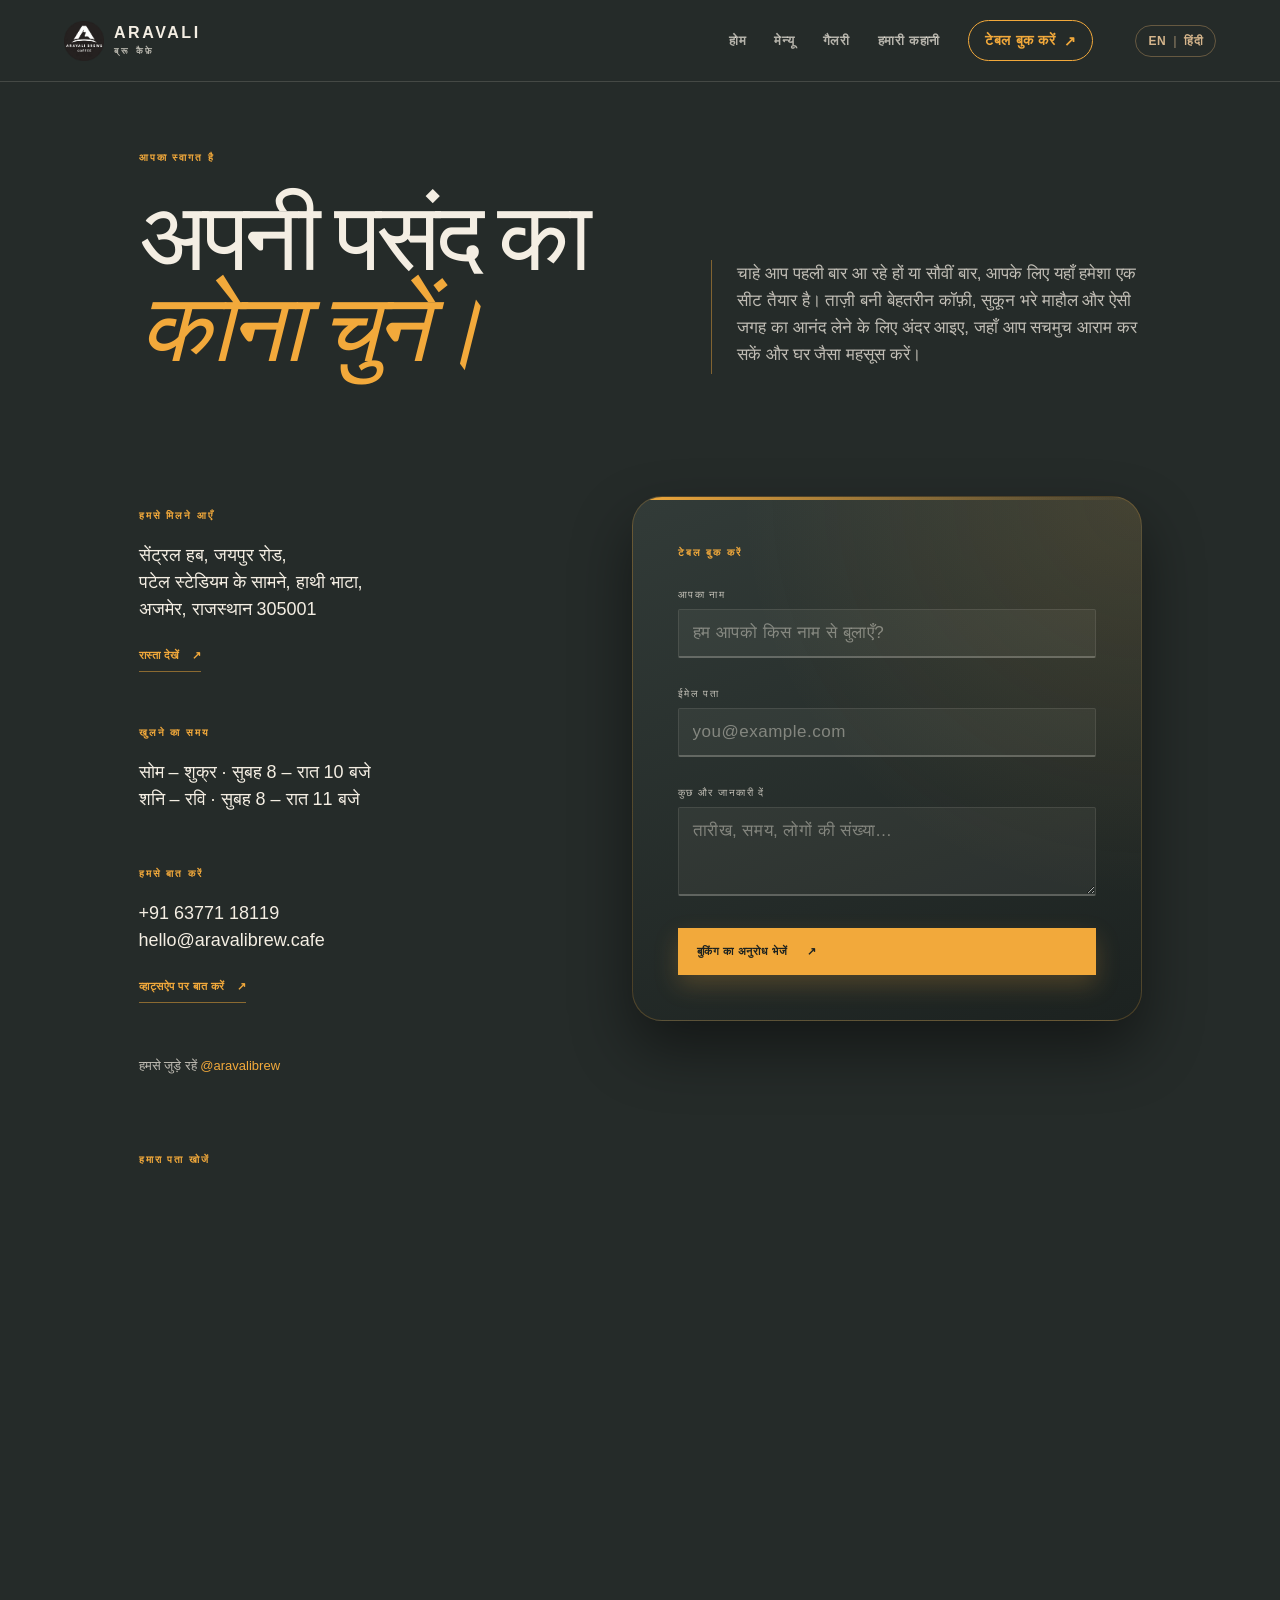
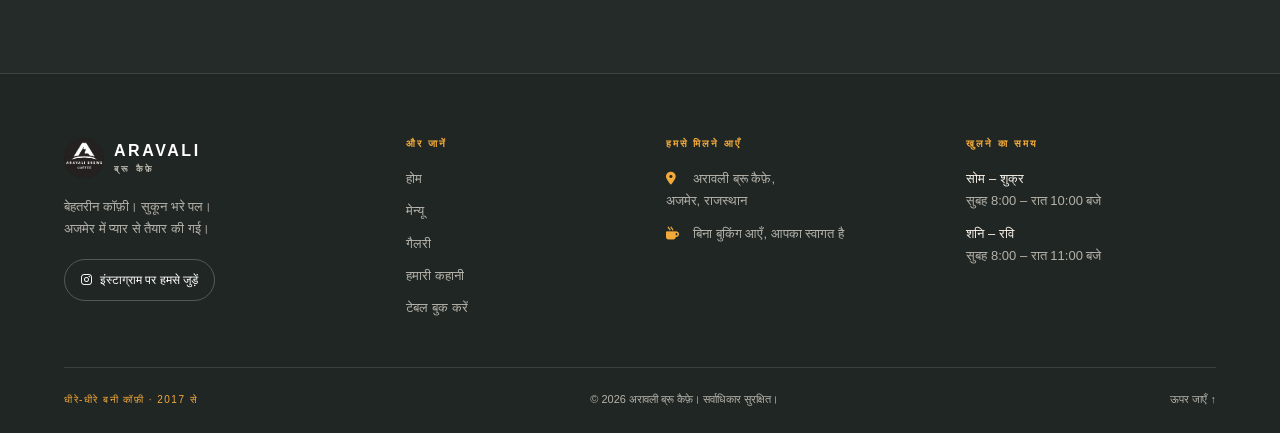
==== commit b708eb37: "Add files via upload" ====
--- a/contact-hindi.html
+++ b/contact-hindi.html
@@ -127,7 +127,7 @@
       </div>
 
       <div class="footer-col">
-        <h4>और जानें</h4>
+        <h2>और जानें</h2>
         <div class="footer-links">
           <a href="index-hindi.html">होम</a>
           <a href="menu-hindi.html">मेन्यू</a>
@@ -138,13 +138,13 @@
       </div>
 
       <div class="footer-col">
-        <h4>हमसे मिलने आएँ</h4>
+        <h2>हमसे मिलने आएँ</h2>
         <p><i class="fa-solid fa-location-dot"></i> अरावली ब्रू कैफ़े,<br>अजमेर, राजस्थान</p>
         <p><i class="fa-solid fa-mug-hot"></i> बिना बुकिंग आएँ, आपका स्वागत है</p>
       </div>
 
       <div class="footer-col">
-        <h4>खुलने का समय</h4>
+        <h2>खुलने का समय</h2>
         <p><span>सोम – शुक्र</span> सुबह 8:00 – रात 10:00 बजे</p>
         <p><span>शनि – रवि</span> सुबह 8:00 – रात 11:00 बजे</p>
       </div>
--- a/assets/style.css
+++ b/assets/style.css
@@ -342,7 +342,7 @@
       border-bottom: 1px solid rgba(244, 238, 227, 0.12);
     }
 
-    .footer-col h4 {
+    .footer-col h2 {
       margin-bottom: 18px;
       color: #F2A93B;
       font: 600 10px "DM Sans", sans-serif;
@@ -1337,7 +1337,7 @@
 
 /* ------- values ---------- */
 .values {
-  margin-top: clamp(80px, 12vw, 180px);
+  margin-top: clamp(28px, 4vw, 48px);   /* was clamp(80px, 12vw, 180px) */
   padding-bottom: clamp(60px, 8vw, 110px);
   display: grid;
   grid-template-columns: repeat(3, 1fr);
@@ -1385,6 +1385,19 @@
   font-size: 14px;
   line-height: 1.5;
   color: rgba(244, 238, 227, 0.7);
+}
+/* ------- divider between story and values ---------- */
+.story-divider {
+  width: min(1100px, 90%);
+  height: 1px;
+  margin: clamp(48px, 6vw, 80px) auto 0;
+  border: 0;
+  background: linear-gradient(
+    90deg,
+    rgba(242, 169, 59, 0),
+    rgba(242, 169, 59, 0.7) 50%,
+    rgba(242, 169, 59, 0)
+  );
 }
 
 /* ---------- Mobile: values stack ---------- */
@@ -1532,8 +1545,26 @@
   color: #F2A93B;
 }
 .form-card {
+  position: relative;
   padding: 50px 45px 45px;
-  background: #2B2118;
+  background:
+    radial-gradient(circle at 100% 0%, rgba(242, 169, 59, 0.12), transparent 55%),
+    linear-gradient(160deg, #323B38 0%, #1C2220 100%);
+  border: 1px solid rgba(242, 169, 59, 0.22);
+  box-shadow: 0 28px 60px rgba(0, 0, 0, 0.45);
+  overflow: hidden;
+  border-radius: 30px;
+}
+
+/* thin amber line along the top edge */
+.form-card::before {
+  content: "";
+  position: absolute;
+  top: 0;
+  left: 0;
+  right: 0;
+  height: 3px;
+  background: linear-gradient(90deg, #F2A93B, rgba(242, 169, 59, 0));
 }
 
 .field {
@@ -1541,26 +1572,27 @@
 }
 .field label {
   display: block;
-  margin-bottom: 4px;
+  margin-bottom: 8px;
   font-size: 10px;
   letter-spacing: 0.15em;
   text-transform: uppercase;
-  color: rgba(244, 238, 227, 0.6);
+  color: rgba(244, 238, 227, 0.75);
 }
 .field input,
-.field textarea{
+.field textarea {
   display: block;
   width: 100%;
-  padding: 12px 0;
-  background: none;
-  border: 0;
-  border-bottom: 1px solid rgba(244, 238, 227, 0.15);
+  padding: 13px 14px;
+  background: rgba(244, 238, 227, 0.05);
+  border: 1px solid rgba(244, 238, 227, 0.10);
+  border-bottom: 2px solid rgba(244, 238, 227, 0.25);
+  border-radius: 2px;
   outline: 0;
-  color: #F4EEE3;
+  color: #F7F2E8;
   font-family: "DM Sans", sans-serif;
   font-size: 17px;
   letter-spacing: 0.03em;
-  transition: border-color 0.3s;
+  transition: border-color 0.3s, background 0.3s, box-shadow 0.3s;
 }
 .field textarea {
   min-height: 80px;
@@ -1568,13 +1600,27 @@
 }
 .field input::placeholder,
 .field textarea::placeholder {
-  color: rgba(244, 238, 227, 0.45);
-}
-
+  color: rgba(244, 238, 227, 0.42);
+}
+.field input:hover,
+.field textarea:hover {
+  background: rgba(244, 238, 227, 0.07);
+}
 .field input:focus,
 .field textarea:focus {
+  background: rgba(242, 169, 59, 0.07);
+  border-color: rgba(242, 169, 59, 0.45);
   border-bottom-color: #F2A93B;
-}
+  box-shadow: 0 0 0 3px rgba(242, 169, 59, 0.12);
+}
+
+/* stops the browser's white/yellow autofill background */
+.field input:-webkit-autofill {
+  -webkit-text-fill-color: #F7F2E8;
+  -webkit-box-shadow: 0 0 0 1000px #2A322F inset;
+  caret-color: #F7F2E8;
+}
+
 .form-card button {
   display: flex;
   align-items: center;
@@ -1584,17 +1630,19 @@
   padding: 17px 19px;
   background: #F2A93B;
   border: 0;
-  color: #252B29;
+  color: #1C2220;
   font-family: "DM Sans", sans-serif;
   font-size: 11px;
-  font-weight: 600;
+  font-weight: 700;
   letter-spacing: 0.06em;
   cursor: pointer;
-  transition: background 0.3s, transform 0.3s;
-}
-.form-card button:hover{
+  box-shadow: 0 10px 24px rgba(242, 169, 59, 0.22);
+  transition: background 0.3s, transform 0.3s, box-shadow 0.3s;
+}
+.form-card button:hover {
   background: #F7F2E8;
   transform: translateY(-3px);
+  box-shadow: 0 14px 30px rgba(242, 169, 59, 0.35);
 }
 
 /* ------- google map ---------- */
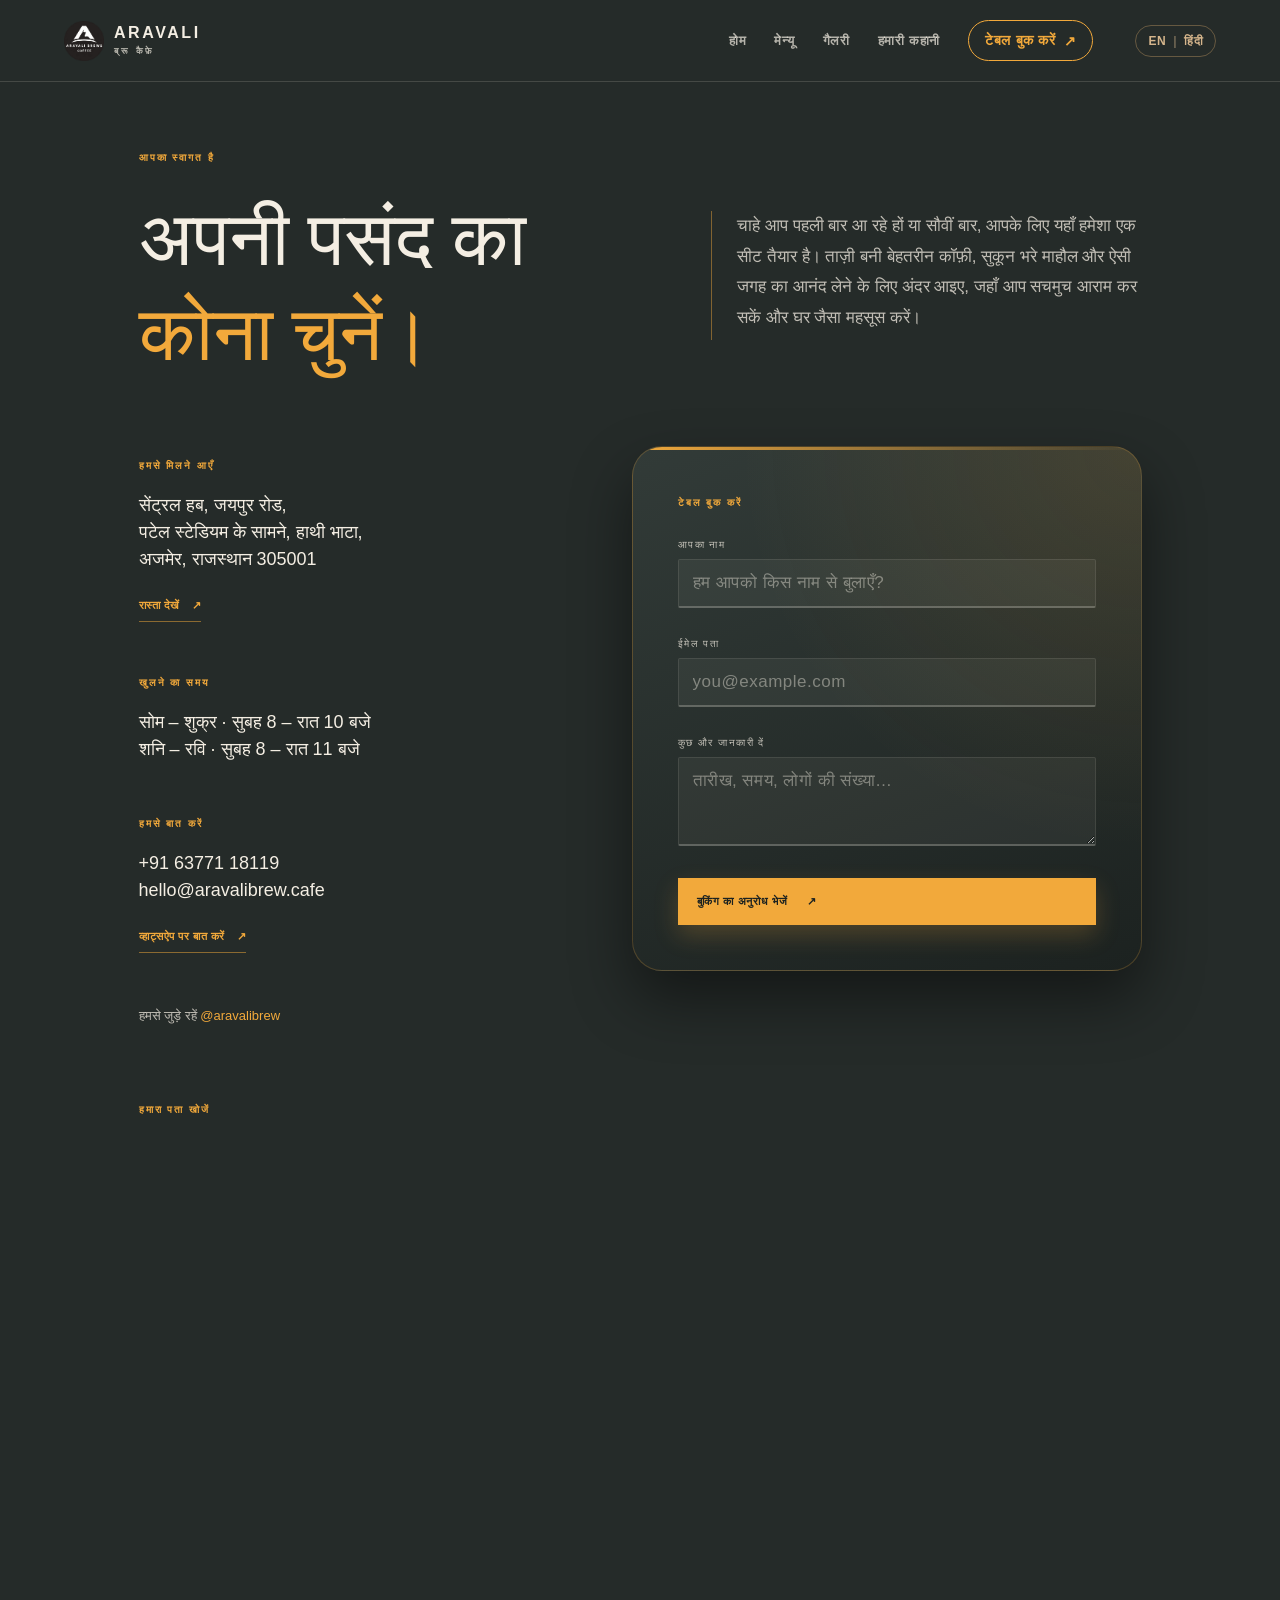
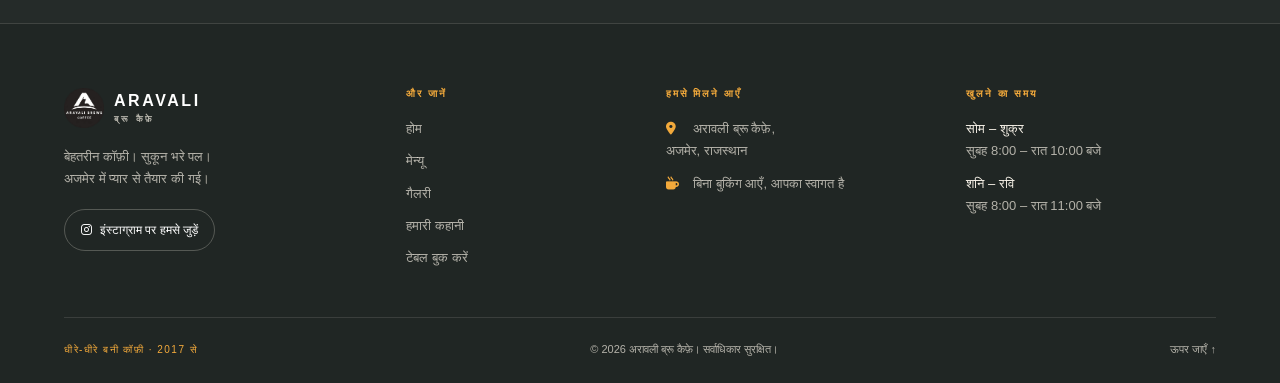
==== commit 2f25c63d: "update" ====
--- a/contact-hindi.html
+++ b/contact-hindi.html
@@ -4,7 +4,7 @@
   <meta charset="UTF-8">
   <meta name="viewport" content="width=device-width, initial-scale=1">
   <title>संपर्क करें | अरावली ब्रू कैफ़े</title>
-      <link rel="shortcut icon" href="../images/logo.png" type="image/x-icon">
+      <link rel="shortcut icon" href="assets/images/logo.png" type="image/x-icon">
 
 <link rel="stylesheet" href="https://cdnjs.cloudflare.com/ajax/libs/font-awesome/6.5.1/css/all.min.css">
   <link rel="stylesheet" href="./assets/style.css">
@@ -43,8 +43,8 @@
   <main>
 
     <!-- Intro -->
-    <section class="contact-intro">
-      <p class="eyebrow">आपका स्वागत है</p>
+    <section class="contact-intro contact-intro-hi">
+        <p class="eyebrow">आपका स्वागत है</p>
       <h1>अपनी पसंद का<br><em>कोना चुनें।</em></h1>
       <p class="contact-intro-copy">चाहे आप पहली बार आ रहे हों या सौवीं बार, आपके लिए यहाँ हमेशा एक सीट तैयार है। ताज़ी बनी बेहतरीन कॉफ़ी, सुकून भरे माहौल और ऐसी जगह का आनंद लेने के लिए अंदर आइए, जहाँ आप सचमुच आराम कर सकें और घर जैसा महसूस करें।</p>
     </section>
@@ -158,4 +158,4 @@
     </div>
   </footer>
 </body>
-</html>+</html>
--- a/assets/style.css
+++ b/assets/style.css
@@ -583,10 +583,9 @@
   display: grid;
   grid-template-columns: minmax(0, 1.15fr) minmax(0, 1fr);
   column-gap: clamp(30px, 6vw, 90px);
-  align-items: end;
-  padding: clamp(36px, 5vw, 70px) clamp(22px, 10vw, 150px) clamp(72px, 9vw, 120px);
-}
-
+  align-items: start;
+  padding: clamp(36px, 5vw, 70px) clamp(22px, 10vw, 150px) clamp(32px, 4vw, 56px);   
+}
 .page-intro .eyebrow {
   grid-column: 1 / -1;
   animation: rise 0.8s 0.1s ease both;
@@ -610,7 +609,8 @@
   grid-column: 2;
   width: 100%;
   max-width: 460px;
-  margin-bottom: clamp(16px, 2.5vw, 25px);
+  margin-top: clamp(8px, 1.5vw, 20px);       
+  margin-bottom: 0;                           
   padding-bottom: 6px;
   padding-left: clamp(16px, 2vw, 28px);
   border-left: 1px solid rgba(242, 169, 59, 0.45);
@@ -1045,11 +1045,11 @@
 .hero-hi {
   width: min(1100px, 90%);
   margin: 0 auto;
-  padding: clamp(50px, 6vw, 80px) 0 clamp(50px, 8vw, 100px);
+  padding: clamp(50px, 6vw, 80px) 0 clamp(28px, 4vw, 56px);   
   display: grid;
   grid-template-columns: 1.15fr 1fr;
   column-gap: clamp(30px, 6vw, 90px);
-  align-items: end;
+  align-items: start;                                          
 }
 
 .label-hi {
@@ -1078,6 +1078,7 @@
 .intro-hi {
   grid-column: 2;
   max-width: 460px;
+  margin-top: clamp(8px, 1.5vw, 20px);                         
   padding-left: clamp(16px, 2vw, 28px);
   border-left: 1px solid rgba(201, 162, 75, 0.45);
   font: clamp(15px, 1.4vw, 17px) / 1.8 "DM Sans", sans-serif;
@@ -1223,12 +1224,12 @@
 }
 
 /* ----- intro ---------- */
-.story-intro{
+.story-intro {
   display: grid;
   grid-template-columns: 1.15fr 1fr;
   column-gap: clamp(30px, 6vw, 90px);
-  align-items: end;
-  padding: clamp(32px, 5vw, 70px) 0 clamp(64px, 10vw, 140px);
+  align-items: start;
+  padding: clamp(32px, 5vw, 70px) 0 clamp(28px, 4vw, 56px);  
 }
 .story-intro .eyebrow {
   grid-column: 1 / -1;
@@ -1282,6 +1283,25 @@
     border-left: 0;
   }
 }
+/* Hindi story intro: copy starts at the top, next to the heading */
+.story-intro-hi {
+  align-items: start;
+}
+
+.story-intro-hi h1 {
+  line-height: 1.25;      /* Devanagari needs more line height; also fixes the overlapping lines */
+  letter-spacing: 0;
+  font-size: clamp(40px, 6.5vw, 76px);
+}
+
+.story-intro-hi h1 em {
+  font-style: normal;     /* italic Devanagari looks slanted/distorted */
+}
+
+.story-intro-hi .story-intro-copy {
+  margin-top: clamp(8px, 1.5vw, 20px);
+  line-height: 1.8;
+}
 /* -----photo + story -------- */
 .story {
   display: grid;
@@ -1306,18 +1326,16 @@
 .story-photo:hover img {
   transform: scale(1.05);
 }
-
 .story-text {
-  padding-top: clamp(0px, 2vw, 30px);
-}
-
+  padding-top: 0;                      /* was clamp(0px, 2vw, 30px) */
+}
 
 .story-text .year {
-  margin-bottom: clamp(20px, 3vw, 35px);
+  margin-bottom: clamp(12px, 2vw, 20px);   /* was clamp(20px, 3vw, 35px) */
   font-family: "Cormorant Garamond", "Playfair Display", serif;
   font-size: clamp(56px, 6vw, 72px);
   font-style: italic;
-  line-height: 1;
+  line-height: 0.9;                    /* was 1, trims the invisible space above the numbers */
   color: #F2A93B;
 }
 
@@ -1473,7 +1491,26 @@
   line-height: 1.6;
   color: rgba(244, 238, 227, 0.75);
   animation: rise 0.8s 0.4s ease both;
-}/* -------- info n form -------- */
+}
+.contact-intro.contact-intro-hi {
+  align-items: start;
+  padding-bottom: clamp(36px, 5vw, 64px);
+}
+
+.contact-intro.contact-intro-hi h1 {
+  line-height: 1.25;
+  letter-spacing: 0;
+  font-size: clamp(40px, 6.5vw, 76px);
+}
+
+.contact-intro.contact-intro-hi h1 em {
+  font-style: normal;
+}
+
+.contact-intro.contact-intro-hi .contact-intro-copy {
+  margin-top: clamp(8px, 1.5vw, 20px);
+  line-height: 1.8;
+}
 .contact-grid {
   width: 1003px;
   max-width: 90%;
@@ -1484,7 +1521,7 @@
   gap: 60px;
   align-items: start;
 }
-
+/* -------- info n form -------- */
 /* left side */
 .info {
   padding-top: 14px;
@@ -1738,4 +1775,4 @@
   .map-frame {
     height: 220px;
   }
-}+}
